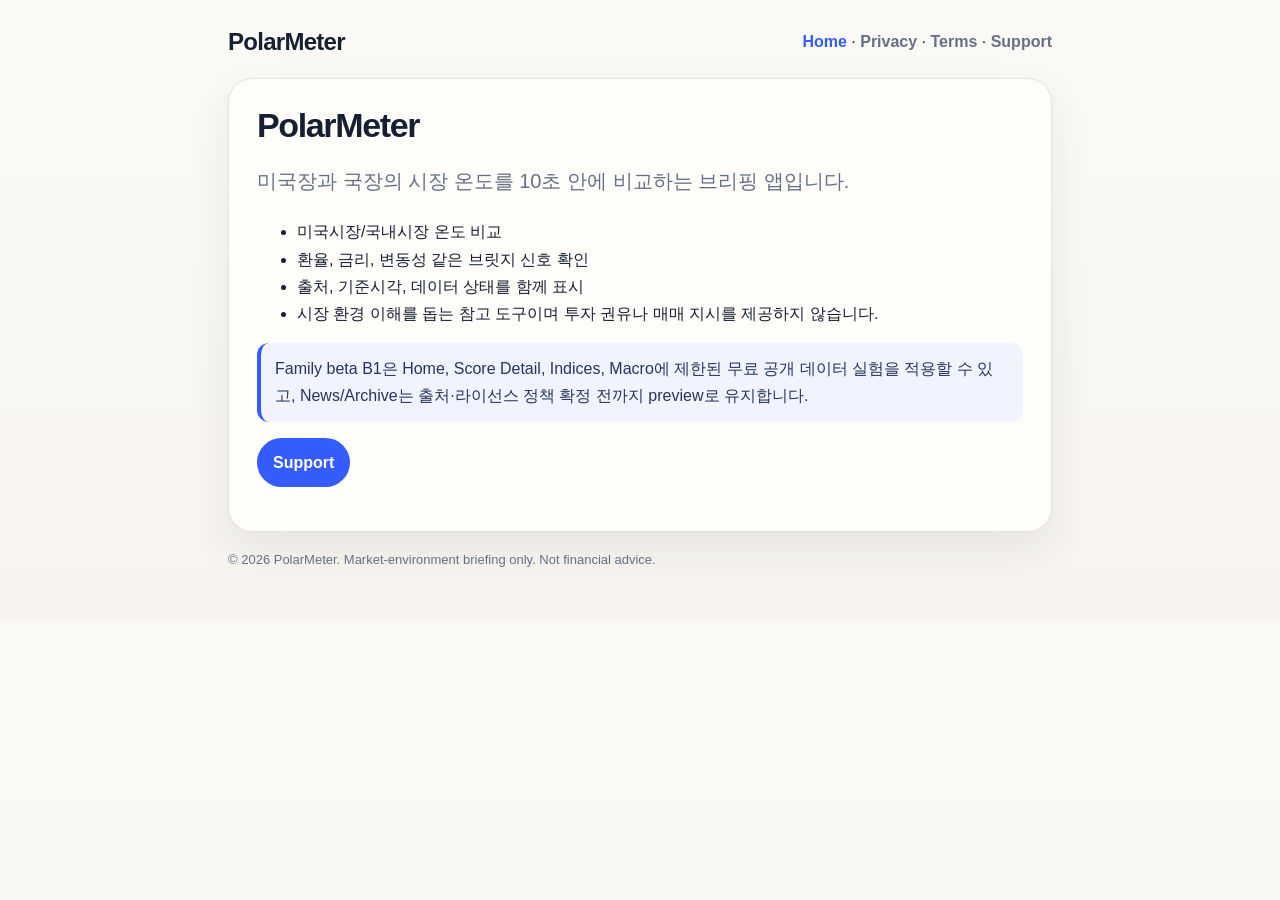
==== github-pages-site/index.html @ 54024ad0 "Initial PolarMeter Pages cache deployment" ====
<!doctype html>
<html lang="ko">
<head>
  <meta charset="utf-8" />
  <meta name="viewport" content="width=device-width, initial-scale=1" />
  <title>Home · PolarMeter</title>
  <link rel="stylesheet" href="styles.css" />
</head>
<body>
  <main class="wrap">
    <header class="hero">
      <div class="brand">PolarMeter</div>
      <nav><a href="index.html" class="active">Home</a> · <a href="privacy.html" class="">Privacy</a> · <a href="terms.html" class="">Terms</a> · <a href="support.html" class="">Support</a></nav>
    </header>
    <section class="card">

<h1>PolarMeter</h1>
<p class="lead">미국장과 국장의 시장 온도를 10초 안에 비교하는 브리핑 앱입니다.</p>
<ul>
  <li>미국시장/국내시장 온도 비교</li>
  <li>환율, 금리, 변동성 같은 브릿지 신호 확인</li>
  <li>출처, 기준시각, 데이터 상태를 함께 표시</li>
  <li>시장 환경 이해를 돕는 참고 도구이며 투자 권유나 매매 지시를 제공하지 않습니다.</li>
</ul>
<p class="note">Family beta B1은 Home, Score Detail, Indices, Macro에 제한된 무료 공개 데이터 실험을 적용할 수 있고, News/Archive는 출처·라이선스 정책 확정 전까지 preview로 유지합니다.</p>
<p><a class="button" href="support.html">Support</a></p>

    </section>
    <footer>© 2026 PolarMeter. Market-environment briefing only. Not financial advice.</footer>
  </main>
</body>
</html>
---- github-pages-site/styles.css ----
:root { color-scheme: light; --ink:#172033; --muted:#667085; --line:#e6e2dc; --bg:#f7f4ef; --card:#fffdf9; --accent:#355cff; }
* { box-sizing:border-box; }
body { margin:0; font-family:-apple-system,BlinkMacSystemFont,"Segoe UI",sans-serif; color:var(--ink); background:linear-gradient(180deg,#fbfaf7,var(--bg)); }
.wrap { max-width:860px; margin:0 auto; padding:28px 18px 56px; }
.hero { display:flex; justify-content:space-between; gap:16px; align-items:center; margin-bottom:22px; }
.brand { font-size:24px; font-weight:800; letter-spacing:-0.03em; }
nav a { color:var(--muted); text-decoration:none; font-weight:600; }
nav a.active { color:var(--accent); }
.card { background:var(--card); border:1px solid var(--line); border-radius:24px; padding:28px; box-shadow:0 16px 40px rgba(23,32,51,.08); }
h1 { font-size:34px; line-height:1.1; margin:0 0 16px; letter-spacing:-0.04em; }
h2 { margin-top:28px; font-size:22px; }
h3 { margin-top:22px; font-size:18px; }
p, li { font-size:16px; line-height:1.7; }
.lead { font-size:20px; color:var(--muted); }
.note { border-left:4px solid var(--accent); background:#f1f4ff; padding:12px 14px; border-radius:12px; color:#28345c; }
.button { display:inline-block; padding:11px 16px; background:var(--accent); color:white; text-decoration:none; border-radius:999px; font-weight:700; }
footer { margin-top:20px; color:var(--muted); font-size:13px; }
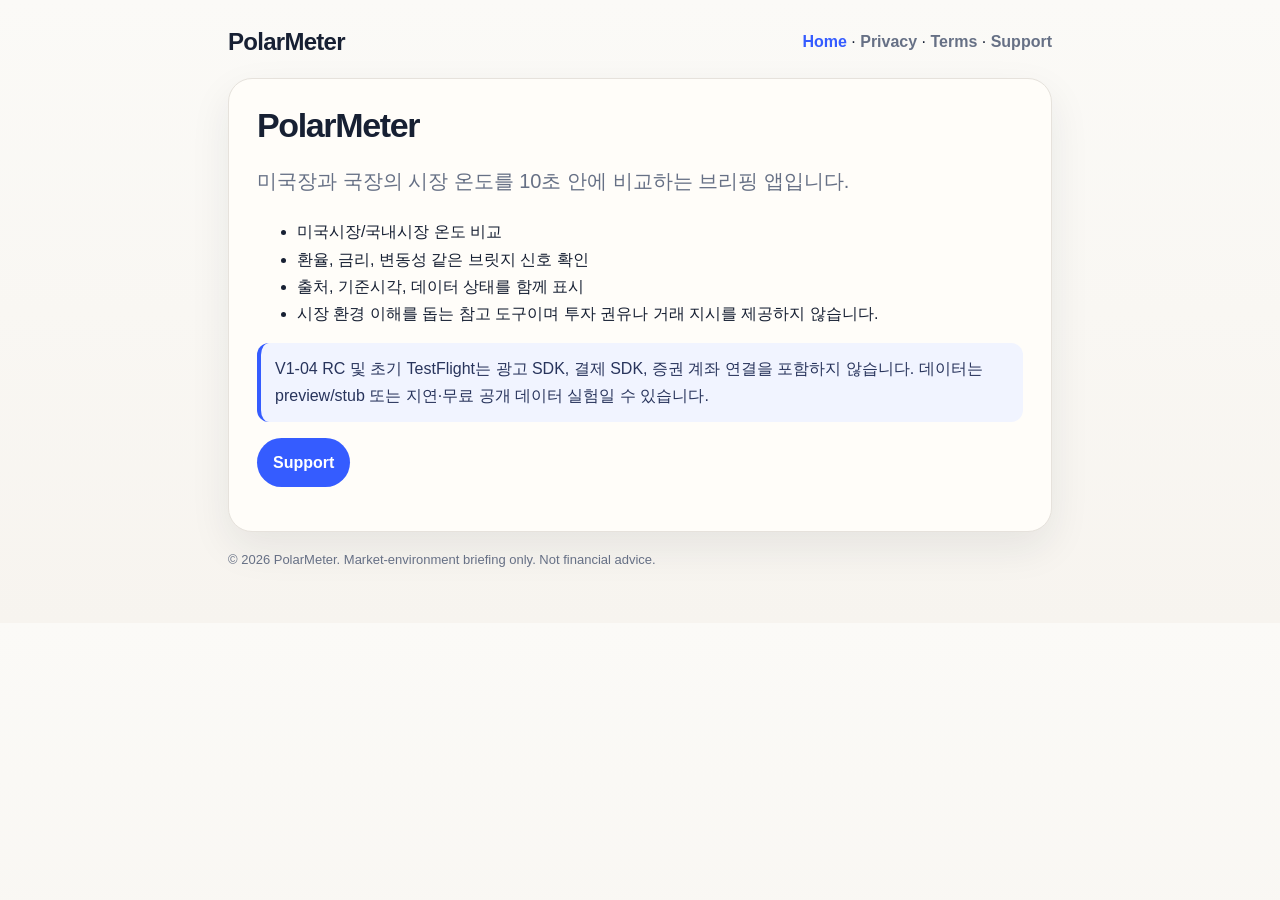
==== commit 7b610e48: "Publish PolarMeter policy pages" ====
--- a/github-pages-site/index.html
+++ b/github-pages-site/index.html
@@ -10,7 +10,7 @@
   <main class="wrap">
     <header class="hero">
       <div class="brand">PolarMeter</div>
-      <nav><a href="index.html" class="active">Home</a> · <a href="privacy.html" class="">Privacy</a> · <a href="terms.html" class="">Terms</a> · <a href="support.html" class="">Support</a></nav>
+      <nav><a href="index.html" class="active">Home</a> · <a href="privacy.html">Privacy</a> · <a href="terms.html">Terms</a> · <a href="support.html">Support</a></nav>
     </header>
     <section class="card">
 
@@ -20,13 +20,13 @@
   <li>미국시장/국내시장 온도 비교</li>
   <li>환율, 금리, 변동성 같은 브릿지 신호 확인</li>
   <li>출처, 기준시각, 데이터 상태를 함께 표시</li>
-  <li>시장 환경 이해를 돕는 참고 도구이며 투자 권유나 매매 지시를 제공하지 않습니다.</li>
+  <li>시장 환경 이해를 돕는 참고 도구이며 투자 권유나 거래 지시를 제공하지 않습니다.</li>
 </ul>
-<p class="note">Family beta B1은 Home, Score Detail, Indices, Macro에 제한된 무료 공개 데이터 실험을 적용할 수 있고, News/Archive는 출처·라이선스 정책 확정 전까지 preview로 유지합니다.</p>
+<p class="note">V1-04 RC 및 초기 TestFlight는 광고 SDK, 결제 SDK, 증권 계좌 연결을 포함하지 않습니다. 데이터는 preview/stub 또는 지연·무료 공개 데이터 실험일 수 있습니다.</p>
 <p><a class="button" href="support.html">Support</a></p>
 
     </section>
     <footer>© 2026 PolarMeter. Market-environment briefing only. Not financial advice.</footer>
   </main>
 </body>
-</html>+</html>
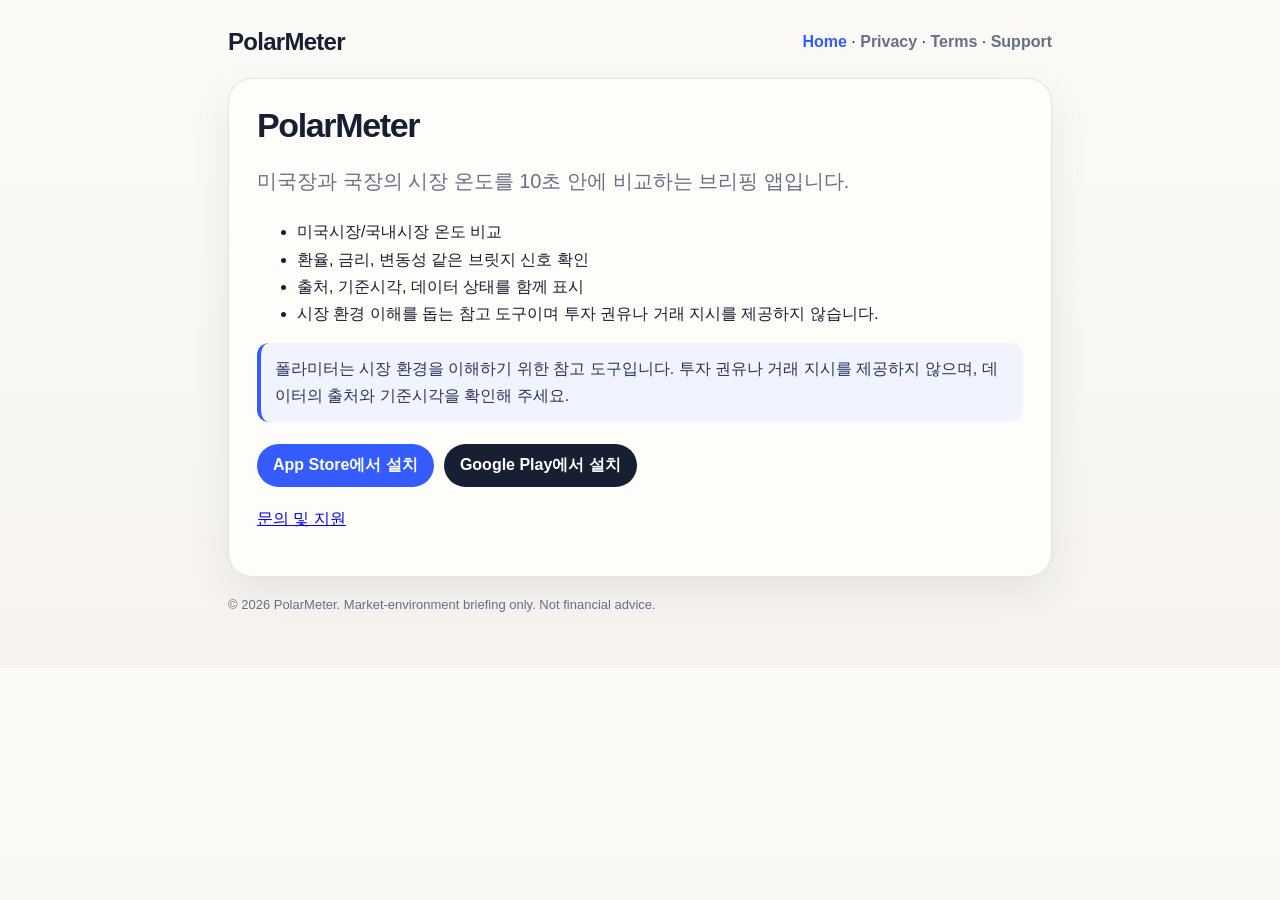
==== commit 04c7b9aa: "Update PolarMeter landing page for public app stores" ====
--- a/github-pages-site/index.html
+++ b/github-pages-site/index.html
@@ -3,7 +3,8 @@
 <head>
   <meta charset="utf-8" />
   <meta name="viewport" content="width=device-width, initial-scale=1" />
-  <title>Home · PolarMeter</title>
+  <title>PolarMeter · 미국장과 국장의 시장 온도</title>
+  <meta name="description" content="미국장과 국장의 시장 온도를 비교하고, 주요 신호와 데이터 기준시각을 함께 확인하는 폴라미터 앱입니다." />
   <link rel="stylesheet" href="styles.css" />
 </head>
 <body>
@@ -22,8 +23,12 @@
   <li>출처, 기준시각, 데이터 상태를 함께 표시</li>
   <li>시장 환경 이해를 돕는 참고 도구이며 투자 권유나 거래 지시를 제공하지 않습니다.</li>
 </ul>
-<p class="note">V1-04 RC 및 초기 TestFlight는 광고 SDK, 결제 SDK, 증권 계좌 연결을 포함하지 않습니다. 데이터는 preview/stub 또는 지연·무료 공개 데이터 실험일 수 있습니다.</p>
-<p><a class="button" href="support.html">Support</a></p>
+<p class="note">폴라미터는 시장 환경을 이해하기 위한 참고 도구입니다. 투자 권유나 거래 지시를 제공하지 않으며, 데이터의 출처와 기준시각을 확인해 주세요.</p>
+<div class="download-actions" aria-label="폴라미터 설치">
+  <a class="button" href="https://apps.apple.com/kr/app/polarmeter/id6789834495">App Store에서 설치</a>
+  <a class="button button-secondary" href="https://play.google.com/store/apps/details?id=com.pinklia.polarmeter&amp;hl=ko&amp;gl=KR">Google Play에서 설치</a>
+</div>
+<p><a href="support.html">문의 및 지원</a></p>
 
     </section>
     <footer>© 2026 PolarMeter. Market-environment briefing only. Not financial advice.</footer>
--- a/github-pages-site/styles.css
+++ b/github-pages-site/styles.css
@@ -15,4 +15,7 @@
 .lead { font-size:20px; color:var(--muted); }
 .note { border-left:4px solid var(--accent); background:#f1f4ff; padding:12px 14px; border-radius:12px; color:#28345c; }
 .button { display:inline-block; padding:11px 16px; background:var(--accent); color:white; text-decoration:none; border-radius:999px; font-weight:700; }
+.download-actions { display:flex; flex-wrap:wrap; gap:10px; margin:22px 0 18px; }
+.button-secondary { background:var(--ink); }
+@media (max-width:480px) { .download-actions .button { width:100%; text-align:center; } }
 footer { margin-top:20px; color:var(--muted); font-size:13px; }
